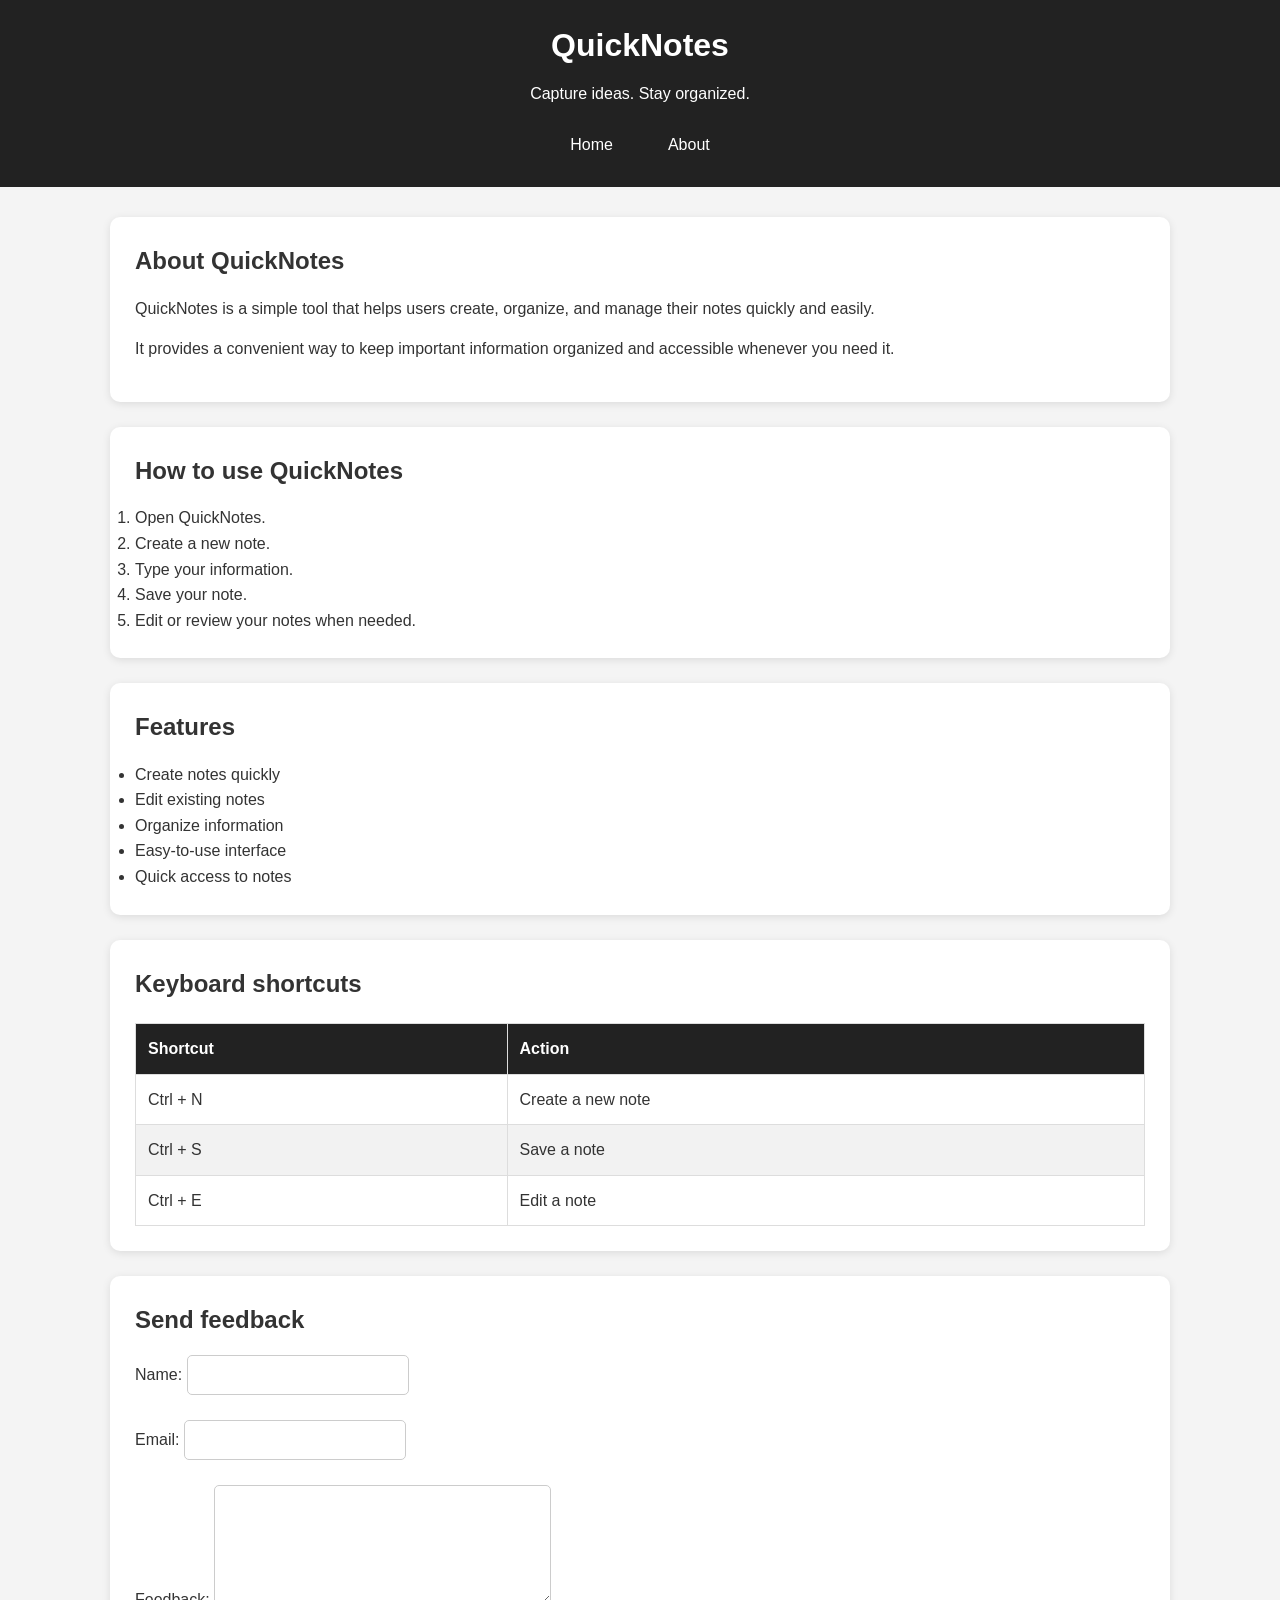
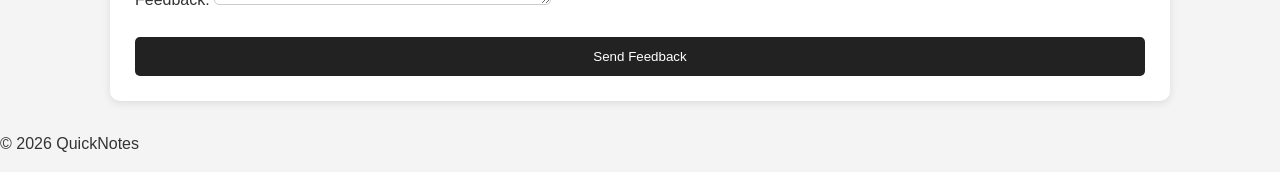
==== day2/about.html @ 0aecc9b0 "day 2 assignment" ====
<!DOCTYPE html>
<html lang="en">
<head>
    <meta charset="UTF-8">
    <meta name="viewport" content="width=device-width, initial-scale=1.0">
    <title>About QuickNotes</title>
    <link rel="stylesheet" href="style.css">
</head>

<body>

    <header>
        <h1>QuickNotes</h1>
        <p>Capture ideas. Stay organized.</p>

        <nav>
            <a href="index.html">Home</a>
            <a href="about.html">About</a>
        </nav>
    </header>

    <main>

        <section>
            <h2>About QuickNotes</h2>

            <p>
                QuickNotes is a simple tool that helps users create,
                organize, and manage their notes quickly and easily.
            </p>

            <p>
                It provides a convenient way to keep important information
                organized and accessible whenever you need it.
            </p>
        </section>

        <section>
            <h2>How to use QuickNotes</h2>

            <ol>
                <li>Open QuickNotes.</li>
                <li>Create a new note.</li>
                <li>Type your information.</li>
                <li>Save your note.</li>
                <li>Edit or review your notes when needed.</li>
            </ol>
        </section>

        <section>
            <h2>Features</h2>

            <ul>
                <li>Create notes quickly</li>
                <li>Edit existing notes</li>
                <li>Organize information</li>
                <li>Easy-to-use interface</li>
                <li>Quick access to notes</li>
            </ul>
        </section>

        <section>
            <h2>Keyboard shortcuts</h2>

            <table>
                <thead>
                    <tr>
                        <th>Shortcut</th>
                        <th>Action</th>
                    </tr>
                </thead>

                <tbody>
                    <tr>
                        <td>Ctrl + N</td>
                        <td>Create a new note</td>
                    </tr>

                    <tr>
                        <td>Ctrl + S</td>
                        <td>Save a note</td>
                    </tr>

                    <tr>
                        <td>Ctrl + E</td>
                        <td>Edit a note</td>
                    </tr>
                </tbody>
            </table>
        </section>

        <section>
            <h2>Send feedback</h2>

            <form action="#" method="post">

                <p>
                    <label for="name">Name:</label>
                    <input type="text" id="name" name="name">
                </p>

                <p>
                    <label for="email">Email:</label>
                    <input type="email" id="email" name="email">
                </p>

                <p>
                    <label for="feedback">Feedback:</label>
                    <textarea id="feedback" name="feedback" rows="5" cols="30"></textarea>
                </p>

                <button type="submit">Send Feedback</button>

            </form>
        </section>

    </main>

    <footer>
        <p>&copy; 2026 QuickNotes</p>
    </footer>

</body>
</html>
---- day2/style.css ----
/*Reset*/
*{
    margin:0;
    padding: 0;
    box-sizing: border-box}
    /*Base body styles*/
    body {
        font-family: Arial, sans-serif;
        line-height: 1.6;
        background-color: #f4f4f4;
        color:#333;
    }
    /*Header*/
    header{
        background-color: #222;
        color:white;
        padding: 20px;
        text-align: center;}
        /*Navigation*/
        nav {
            display:flex;
            justify-content: center;
            align-items: center;
            gap: 25px;
            margin-top: 15px;
        }
        nav a {
            color: white;
            text-decoration: none;
            padding: 10px 15px;
            border-radius: 5px;
            transition: 0.3s;
        }
        nav a:hover {
            background-color: #555;
        }
        /*main content*/
        main {
            max-width: 1100px;
            margin:30px auto;
            padding: 0 20px;
        }
        section {
            background-color: white;
            padding: 25px;
            margin-bottom: 25px;
            border-radius: 10px;
            box-shadow: 0 2px 8px rgba(0,0,0,0.1);
        }
        h1 {
            margin-bottom: 10px;
        }
        h2 {
            margin-bottom: 15px;
        }
        p {
            margin-bottom: 15px;
        }
        .features li {
            background-color: #f8f8f8;
            padding: 20px;
            border-radius: 8px;
            border: 1px solid #ddd;
        }
        table {
            width:100%;
            border-collapse: collapse;
            margin-top: 20px;
        }
        th,
        td {
            border: 1px solid #ddd;
            padding: 12px;
            text-align: left;
        }
        th {
            background-color: #222;
            color: white;
        }
        tr:nth-child(even) {
            background-color: #f2f2f2;
        }
        form {
            display: flex;
            flex-direction: column;
            gap: 10px;
        }
        input,
        textarea {
            padding: 10px;
            border: 1px solid #ccc;
            border-radius:5px;
            font-size: 16px;
        }
        textarea {
            min-height: 120px;
            resize: vertical;
        }
        button {
            padding: 12px 20px;
            background-color: #222;
            color: white;
            border: none;
            border-radius: 5px;
            cursor: pointer;
            transition: 0.3s;
        }
        button:hover{
            background-color: #555;
            transform: translateY(-2px);
        }
        @media (max-width: 600px){
            header {
                padding: 15px;
            }
            header h1 {
                font-size: 24px;
            }
            nav {
                gap: 10px;
                flex-wrap: wrap;
            }
            main {
                padding: 0 10px;
                margin: 20px auto;
            }
            section {
                padding: 18px;
            }
        }
            }
            }
            }
            }
            }
        }
        }
        }
        } 
        }
        }
        }
        }
        }
        }
        }
        }
        }
        }
        }
        }
        }
        }
        }
    }
    }
    };
}
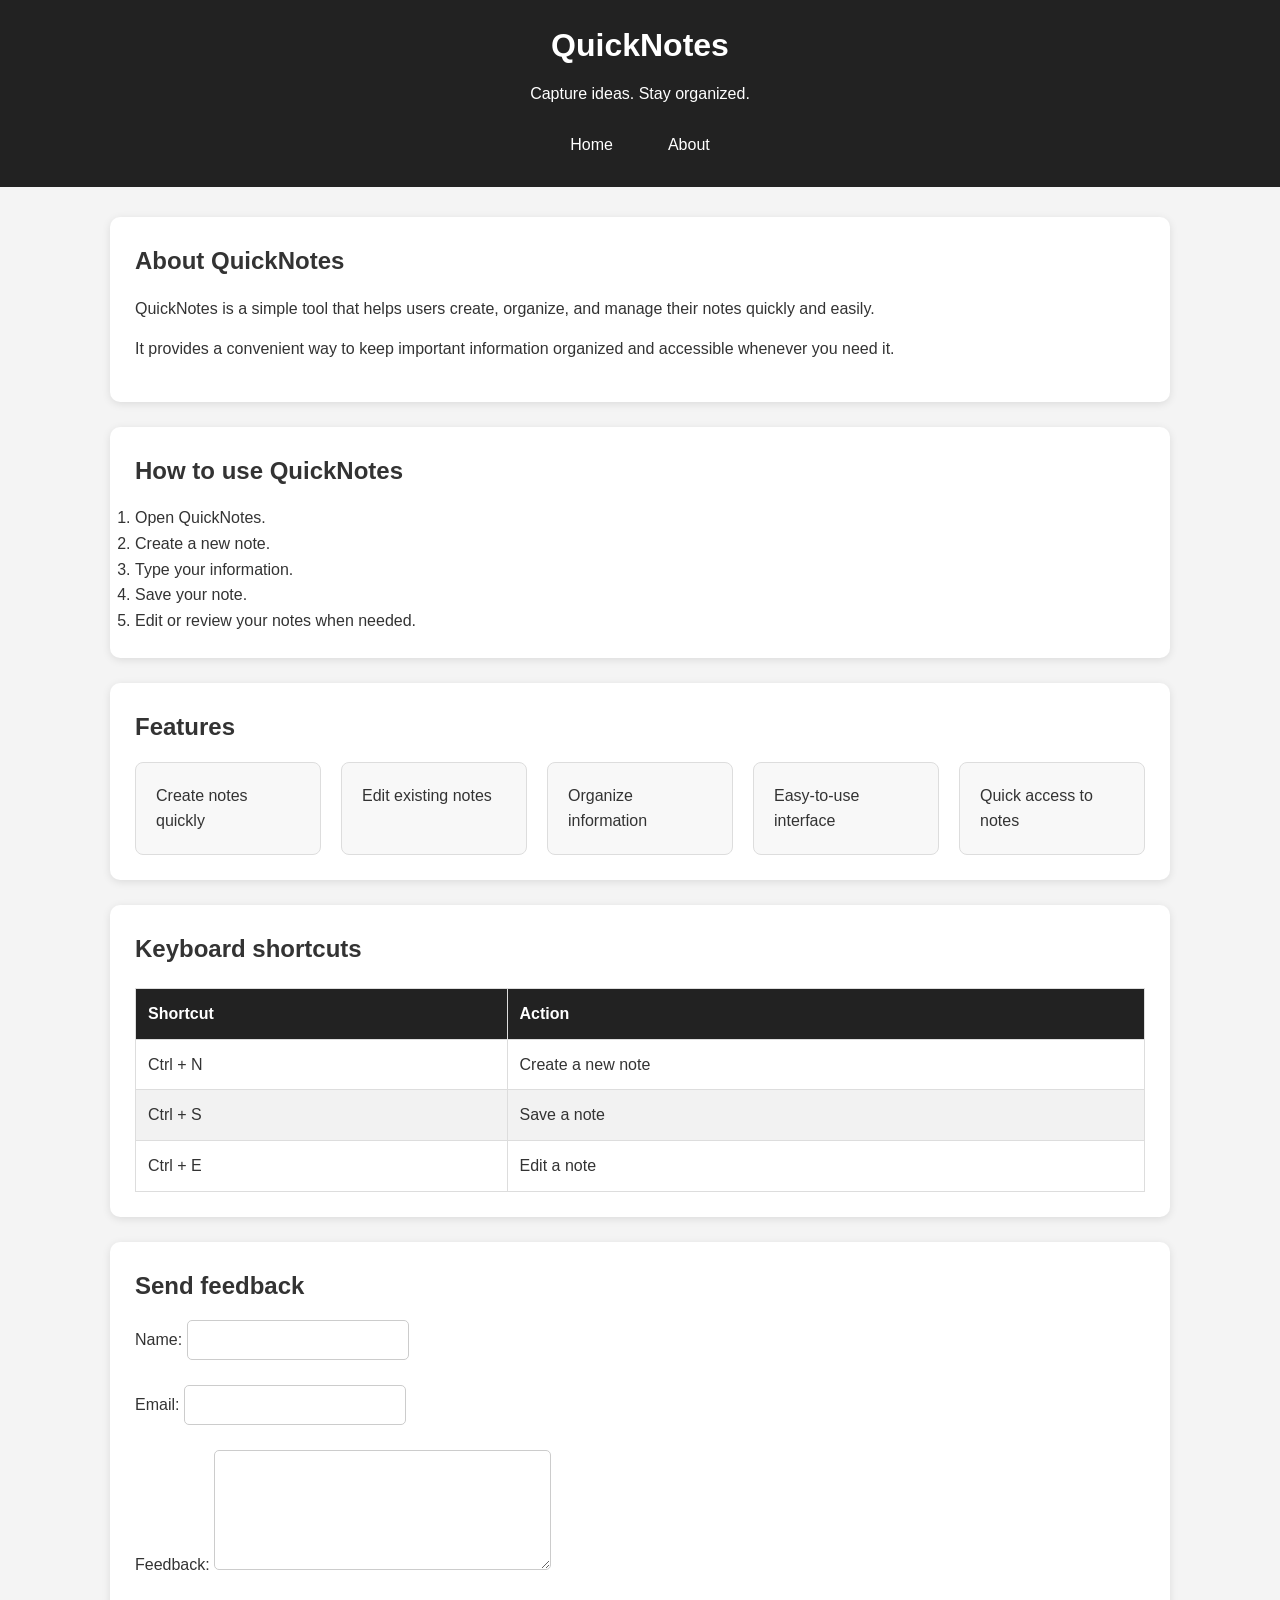
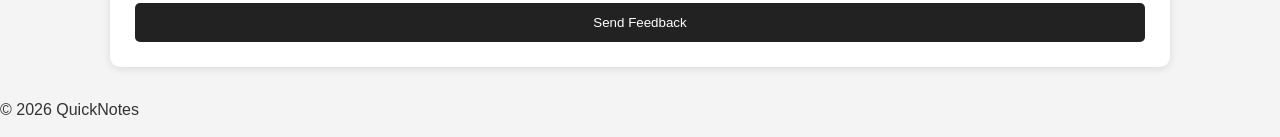
==== commit d4f46dfc: "day 7 assignment" ====
--- a/day2/about.html
+++ b/day2/about.html
@@ -1,9 +1,11 @@
 <!DOCTYPE html>
 <html lang="en">
+
 <head>
     <meta charset="UTF-8">
     <meta name="viewport" content="width=device-width, initial-scale=1.0">
     <title>About QuickNotes</title>
+
     <link rel="stylesheet" href="style.css">
 </head>
 
@@ -50,7 +52,7 @@
         <section>
             <h2>Features</h2>
 
-            <ul>
+            <ul class="features">
                 <li>Create notes quickly</li>
                 <li>Edit existing notes</li>
                 <li>Organize information</li>
@@ -121,4 +123,5 @@
     </footer>
 
 </body>
-</html>
+
+</html>
--- a/day2/style.css
+++ b/day2/style.css
@@ -1,158 +1,172 @@
-/*Reset*/
-*{
-    margin:0;
+/* Universal reset */
+* {
+    margin: 0;
     padding: 0;
-    box-sizing: border-box}
-    /*Base body styles*/
-    body {
-        font-family: Arial, sans-serif;
-        line-height: 1.6;
-        background-color: #f4f4f4;
-        color:#333;
+    box-sizing: border-box;
+}
+
+/* Body */
+body {
+    font-family: Arial, sans-serif;
+    line-height: 1.6;
+    background-color: #f4f4f4;
+    color: #333;
+}
+
+/* Header */
+header {
+    background-color: #222;
+    color: white;
+    padding: 20px;
+    text-align: center;
+}
+
+/* Navigation */
+nav {
+    display: flex;
+    justify-content: center;
+    align-items: center;
+    gap: 25px;
+    margin-top: 15px;
+}
+
+nav a {
+    color: white;
+    text-decoration: none;
+    padding: 10px 15px;
+    border-radius: 5px;
+    transition: 0.3s;
+}
+
+nav a:hover {
+    background-color: #555;
+}
+
+/* Main content */
+main {
+    max-width: 1100px;
+    margin: 30px auto;
+    padding: 0 20px;
+}
+
+/* Section cards */
+section {
+    background-color: white;
+    padding: 25px;
+    margin-bottom: 25px;
+    border-radius: 10px;
+    box-shadow: 0 2px 8px rgba(0, 0, 0, 0.1);
+}
+
+/* Headings */
+h1 {
+    margin-bottom: 10px;
+}
+
+h2 {
+    margin-bottom: 15px;
+}
+
+p {
+    margin-bottom: 15px;
+}
+
+/* Features Grid */
+.features {
+    display: grid;
+    grid-template-columns: repeat(auto-fit, minmax(180px, 1fr));
+    gap: 20px;
+    list-style: none;
+}
+
+.features li {
+    background-color: #f8f8f8;
+    padding: 20px;
+    border-radius: 8px;
+    border: 1px solid #ddd;
+}
+
+/* Table */
+table {
+    width: 100%;
+    border-collapse: collapse;
+    margin-top: 20px;
+}
+
+th,
+td {
+    border: 1px solid #ddd;
+    padding: 12px;
+    text-align: left;
+}
+
+th {
+    background-color: #222;
+    color: white;
+}
+
+tr:nth-child(even) {
+    background-color: #f2f2f2;
+}
+
+/* Form */
+form {
+    display: flex;
+    flex-direction: column;
+    gap: 10px;
+}
+
+input,
+textarea {
+    padding: 10px;
+    border: 1px solid #ccc;
+    border-radius: 5px;
+    font-size: 16px;
+}
+
+textarea {
+    min-height: 120px;
+    resize: vertical;
+}
+
+/* Button */
+button {
+    padding: 12px 20px;
+    background-color: #222;
+    color: white;
+    border: none;
+    border-radius: 5px;
+    cursor: pointer;
+    transition: 0.3s;
+}
+
+button:hover {
+    background-color: #555;
+    transform: translateY(-2px);
+}
+
+/* Mobile */
+@media (max-width: 600px) {
+
+    header {
+        padding: 15px;
     }
-    /*Header*/
-    header{
-        background-color: #222;
-        color:white;
-        padding: 20px;
-        text-align: center;}
-        /*Navigation*/
-        nav {
-            display:flex;
-            justify-content: center;
-            align-items: center;
-            gap: 25px;
-            margin-top: 15px;
-        }
-        nav a {
-            color: white;
-            text-decoration: none;
-            padding: 10px 15px;
-            border-radius: 5px;
-            transition: 0.3s;
-        }
-        nav a:hover {
-            background-color: #555;
-        }
-        /*main content*/
-        main {
-            max-width: 1100px;
-            margin:30px auto;
-            padding: 0 20px;
-        }
-        section {
-            background-color: white;
-            padding: 25px;
-            margin-bottom: 25px;
-            border-radius: 10px;
-            box-shadow: 0 2px 8px rgba(0,0,0,0.1);
-        }
-        h1 {
-            margin-bottom: 10px;
-        }
-        h2 {
-            margin-bottom: 15px;
-        }
-        p {
-            margin-bottom: 15px;
-        }
-        .features li {
-            background-color: #f8f8f8;
-            padding: 20px;
-            border-radius: 8px;
-            border: 1px solid #ddd;
-        }
-        table {
-            width:100%;
-            border-collapse: collapse;
-            margin-top: 20px;
-        }
-        th,
-        td {
-            border: 1px solid #ddd;
-            padding: 12px;
-            text-align: left;
-        }
-        th {
-            background-color: #222;
-            color: white;
-        }
-        tr:nth-child(even) {
-            background-color: #f2f2f2;
-        }
-        form {
-            display: flex;
-            flex-direction: column;
-            gap: 10px;
-        }
-        input,
-        textarea {
-            padding: 10px;
-            border: 1px solid #ccc;
-            border-radius:5px;
-            font-size: 16px;
-        }
-        textarea {
-            min-height: 120px;
-            resize: vertical;
-        }
-        button {
-            padding: 12px 20px;
-            background-color: #222;
-            color: white;
-            border: none;
-            border-radius: 5px;
-            cursor: pointer;
-            transition: 0.3s;
-        }
-        button:hover{
-            background-color: #555;
-            transform: translateY(-2px);
-        }
-        @media (max-width: 600px){
-            header {
-                padding: 15px;
-            }
-            header h1 {
-                font-size: 24px;
-            }
-            nav {
-                gap: 10px;
-                flex-wrap: wrap;
-            }
-            main {
-                padding: 0 10px;
-                margin: 20px auto;
-            }
-            section {
-                padding: 18px;
-            }
-        }
-            }
-            }
-            }
-            }
-            }
-        }
-        }
-        }
-        } 
-        }
-        }
-        }
-        }
-        }
-        }
-        }
-        }
-        }
-        }
-        }
-        }
-        }
-        }
-        }
+
+    header h1 {
+        font-size: 24px;
     }
+
+    nav {
+        gap: 10px;
+        flex-wrap: wrap;
     }
-    };
+
+    main {
+        padding: 0 10px;
+        margin: 20px auto;
+    }
+
+    section {
+        padding: 18px;
+    }
 }
